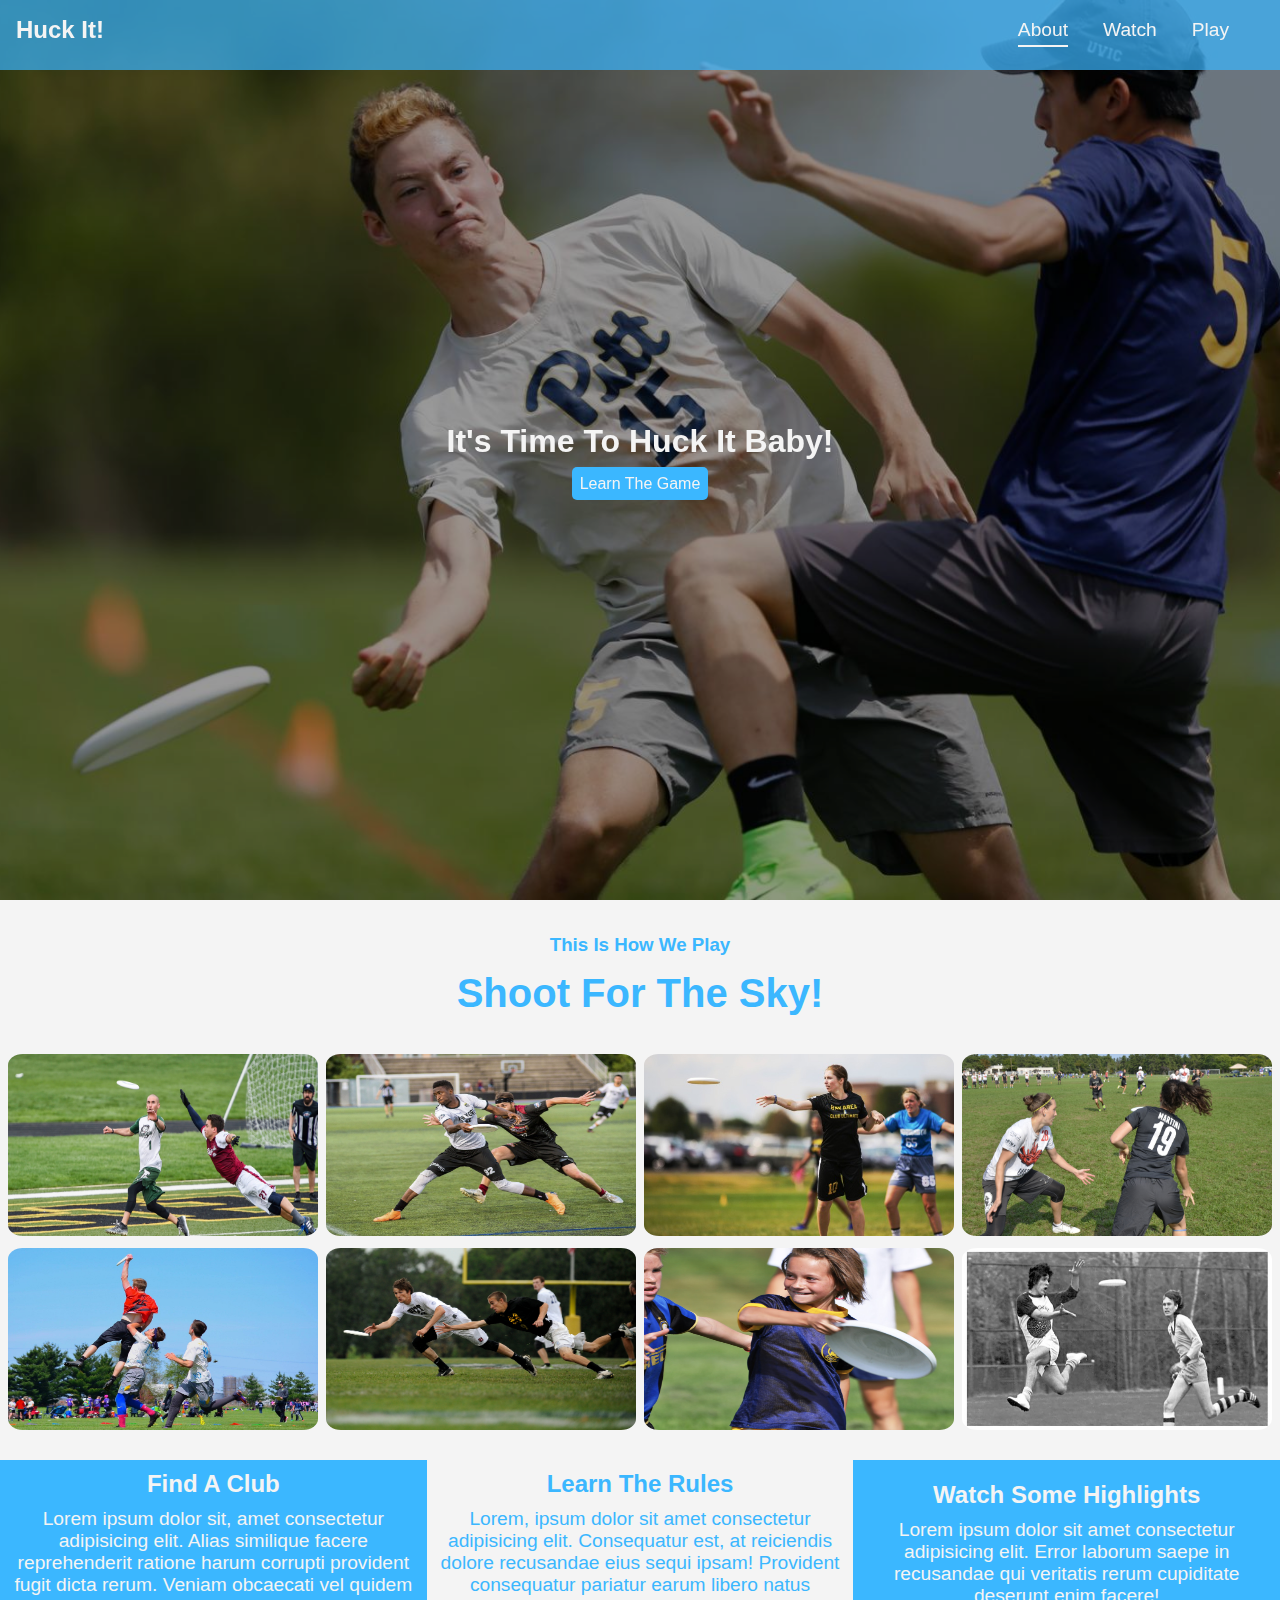
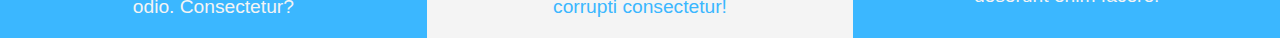
==== index.html @ 9f163021 "First push" ====
<!DOCTYPE html>
<html lang="en">
<head>
    <meta charset="UTF-8">
    <meta name="viewport" content="width=device-width, initial-scale=1.0">
    <link rel="stylesheet" href="css/lightbox.min.css" />
    <link rel="stylesheet" href="./CSS/style.css">
    <link rel="stylesheet" media = "screen and (max-width: 768px)" href="./CSS/mobile.css">
    <title>Huck It</title>
</head>
<body>
    <!-- Navbar -->
    <nav id="main-nav">
        <div class="container">
            <h2>Huck It!</h2>
            <ul class="grid-item">
                <li><a href="#" class="current">About</a></li>
                <li><a href="#">Watch</a></li>
                <li><a href="#">Play</a></li>
            </ul>
        </div>
    </nav>

    <!-- Showcase -->
    <section id="showcase">
        <div class="showcase-elements">
            <h1>It's Time To Huck It Baby!</h1>
            <a href="#" class="btn bg-primary">Learn The Game</a>
        </div>
    </section>

    <!-- Gallery Header -->
    <section id="gallery-header">
        <div>
            <h3>This Is How We Play</h3>
            <h1>Shoot For The Sky!</h1>
        </div>
    </section>
    <!-- Gallery -->
    <section id="gallery" class="flex-row">
        <div class="flex-column">
            <a href="./images/alleycats.jpg" data-lightbox="cases" data-title= "Lorem ipsum dolor sit amet consectetur, adipisicing elit. Vel, enim?"><img src="./images/alleycats.jpg" alt=""></a>

            <a href="./images/big sky.jpeg" data-lightbox="cases" data-title= "Lorem ipsum dolor sit amet consectetur, adipisicing elit. Vel, enim?">
                <img src="./images/big sky.jpeg" alt="">
            </a>
        </div>
        <div class="flex-column">
            <a href="./images/brantley.jpg" data-lightbox="cases" data-title= "Lorem ipsum dolor sit amet consectetur, adipisicing elit. Vel, enim?"><img src="./images/brantley.jpg" alt=""></a>
            <a href="./images/dogs v pitt.jpg" data-lightbox="cases" data-title= "Lorem ipsum dolor sit amet consectetur, adipisicing elit. Vel, enim?"><img src="./images/dogs v pitt.jpg" alt=""></a>  
        </div>
        <div class="flex-column">
            <a href="./images/lync.jpg" data-lightbox="cases" data-title= "Lorem ipsum dolor sit amet consectetur, adipisicing elit. Vel, enim?"><img src="./images/lync.jpg" alt=""></a>
            <a href="./images/kid.png" data-lightbox="cases" data-title= "Lorem ipsum dolor sit amet consectetur, adipisicing elit. Vel, enim?"><img src="./images/kid.png" alt=""></a>     
        </div>
        <div class="flex-column">
            <a href="./images/martini.jpg" data-lightbox="cases" data-title= "Lorem ipsum dolor sit amet consectetur, adipisicing elit. Vel, enim?"><img src="./images/martini.jpg" alt=""></a>
            <a href="./images/old school.jpg" data-lightbox="cases" data-title= "Lorem ipsum dolor sit amet consectetur, adipisicing elit. Vel, enim?"><img src="./images/old school.jpg" alt=""></a>   
        </div>
    </section>

    <!-- Info Section -->
    <section class="flex-container"> 
        <div class="flex-items">
            <h2>Find A Club</h2>
            <p>Lorem ipsum dolor sit, amet consectetur adipisicing elit. Alias similique facere reprehenderit ratione harum corrupti provident fugit dicta rerum. Veniam obcaecati vel quidem odio. Consectetur?</p>
        </div>
        <div class="flex-items">
            <h2>Learn The Rules</h2>
            <p>Lorem, ipsum dolor sit amet consectetur adipisicing elit. Consequatur est, at reiciendis dolore recusandae eius sequi ipsam! Provident consequatur pariatur earum libero natus corrupti consectetur!</p>
        </div>
        <div class="flex-items">
            <h2>Watch Some Highlights</h2>
            <p>Lorem ipsum dolor sit amet consectetur adipisicing elit. Error laborum saepe in recusandae qui veritatis rerum cupiditate deserunt enim facere!</p>
        </div>
    </section>

    <script
      src="https://code.jquery.com/jquery-3.5.0.min.js"
      integrity="sha256-xNzN2a4ltkB44Mc/Jz3pT4iU1cmeR0FkXs4pru/JxaQ="
      crossorigin="anonymous"
    ></script>
    <script src="./js/lightbox.min.js"></script>
</body>
</html>
---- CSS/style.css ----
:root {
    --primary-color: #3bb7ff;
    --secondary-color: #f4f4f4;
    --dark: #333;
}

html, body {
    overflow-x: hidden;
}

* {
    padding: 0;
    margin: 0;
    box-sizing: border-box;
}

img {
    width: 100%;
}

body {
    width: 100%; 
    font-family: Arial, Helvetica, sans-serif;
    background: var(--secondary-color);
}

li {
    text-decoration: none;
    list-style: none;
}

a {
    text-decoration: none;
    color: var(--secondary-color);
}

a:hover {
    opacity: .7;
    /* background: var(--dark); */
}

h1, h2, h3, h4 {
    color: var(--secondary-color);
}

.bg-primary {
    background: var(--primary-color);
}

.current {
    border-bottom: 2px solid var(--secondary-color) ;
}


/* Nav */

#main-nav {
    background:  rgba(59, 183,255, .7);
    position: fixed;
    width: 100%;
    /* max-width: 100%; */
    height: 70px;
    z-index: 1;
}

#main-nav .container {
    display: grid;
    padding: 1rem;
    grid-template-columns: 3fr 2fr;
    align-items: center;
    justify-content: center;

}

#main-nav .container ul {
    justify-self: end;
    display: flex;
    flex-direction: row;
}

#main-nav .container ul li {
    margin-right: 35px;
    font-size: 1.2rem
}

#main-nav .container ul li a {
    padding: 5px 0;
}

/* Showcase */

#showcase {
    
    position: relative;
    display: flex;
    flex-direction: row;
    align-items: center;
    justify-content: center;
    text-align: center;
    width: 100%;
    height: 100vh;
    background: url("../images/home.jpg") no-repeat center center/cover;
}

#showcase::before {
    content: "";
    background: rgba(0, 0,0, .4);
    position: absolute;
    top: 0;
    left: 0;
    width: 100%;
    height: 100%;
    z-index: 0;
}

 .showcase-elements {
    position: relative;
    z-index: 1;
} 

#showcase h1, #showcase a {
    z-index: 1;
    margin: 15px;
}

#showcase h1 {
    font-size: 2rem;
}

#showcase a {
    padding: .5rem;
    border-radius: 5px;
}

/* Gallery Header */
#gallery-header > div {
    display: flex;
    flex-direction: column;
    align-items: center;
    justify-content: center;
    text-align: center;
    height: 150px;
    width: 100%;
    padding: 10px;
    background: #f4f4f4;
}

#gallery-header > div h3,
#gallery-header > div h1 {
    color: var(--primary-color);
}


#gallery-header > div h1 {
    font-size: 40px;
    padding-top: 15px;
}



/* Gallery */
.flex-row {
    width: 100%;
    height: 400px;
    display: flex;
    flex-direction: row;
    padding: 0px 4px 20px 4px;
    background: var(--secondary-color);

}

.flex-row .flex-column {
    flex: 25%;
    max-width: 25%;
    height: 100%;
    padding: 0px 4px;
}

.flex-row .flex-column img {
    padding-top: 4px;
    padding-bottom: 4px;
    width: 100%;
    height: 50%;
    border-radius: 15px;
}


/* Info Section */

.flex-container {

    display: flex;
    /* flex-direction: column; */
    background: var(--primary-color);
    text-align: center;
    justify-content: space-between;
    align-items: center;
    width: 100%;
    margin-top: 10px;
}

.flex-container .flex-items {
    padding: 10px;
    height: 100%;
    flex: 1;
}

.flex-container .flex-items:hover {
    cursor: pointer;
    opacity: 0.7;
}

.flex-container .flex-items p {
    margin: 10px 0;
    font-size: 1.2rem;
}

.flex-container > :nth-child(1) p,
.flex-container > :nth-child(3) p {
    color: var(--secondary-color);
}

.flex-container > :nth-child(2) {
    color: var(--primary-color);
    background: var(--secondary-color);
}

.flex-container > :nth-child(2) h2 {
    color: var(--primary-color);
}
---- CSS/mobile.css ----
* {
    padding: 0;
    margin: 0;
    box-sizing: border-box;
}


/* Nav */
#main-nav {
    height: 80px;
}

#main-nav ul{
    padding-top: 5px;
}

#main-nav .container {
    display: flex;
    flex-direction: column;
    width: 100%;    
}

/* Gallery */

.flex-row {
    flex-direction:column;
    height: auto;
}

.flex-row .flex-column {
    flex: 100%;
    max-width: 100%;
}

.flex-container {
    flex-direction: column;
}
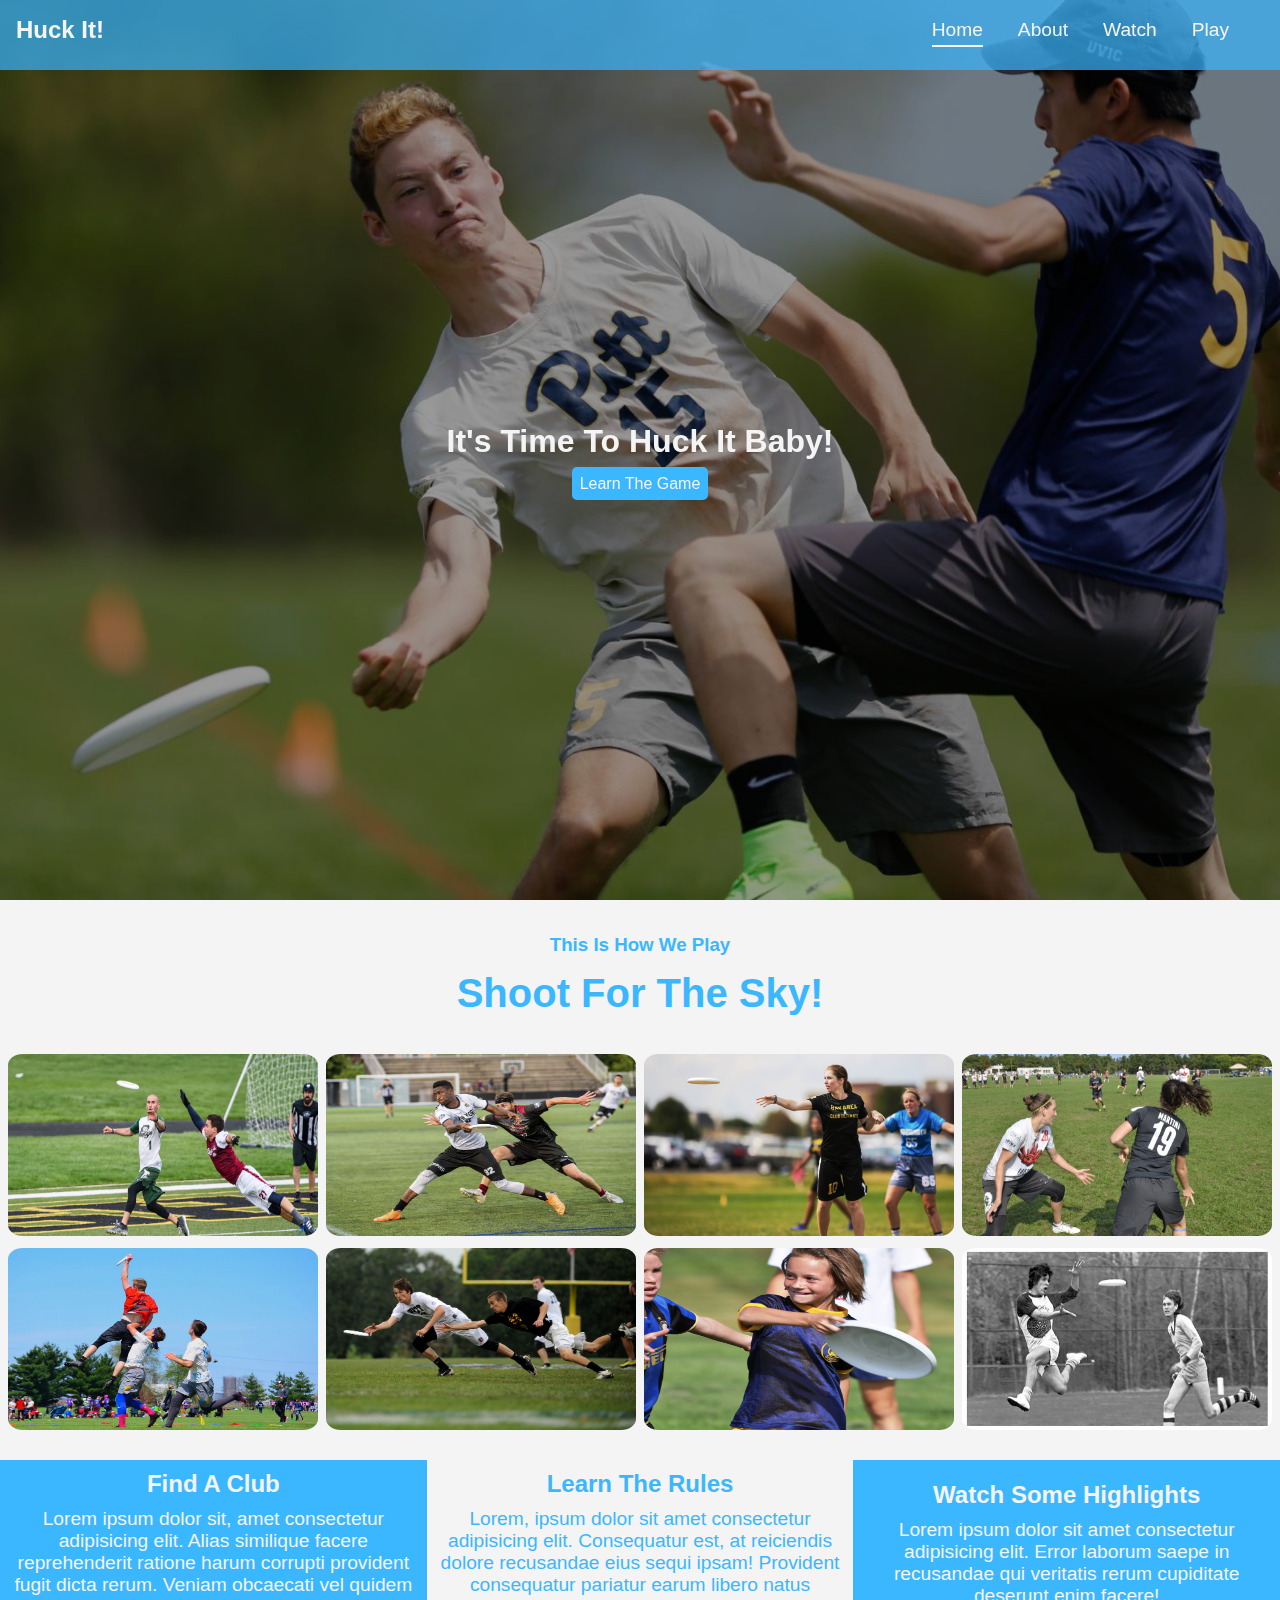
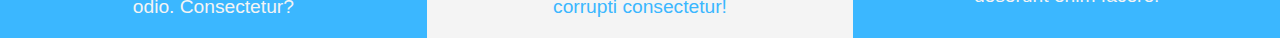
==== commit 4de89e84: "Updated Version" ====
--- a/index.html
+++ b/index.html
@@ -14,9 +14,10 @@
         <div class="container">
             <h2>Huck It!</h2>
             <ul class="grid-item">
-                <li><a href="#" class="current">About</a></li>
-                <li><a href="#">Watch</a></li>
-                <li><a href="#">Play</a></li>
+                <li><a href="#" class="current">Home</a></li>
+                <li><a href="#">About</a></li>
+                <li><a href="./watch.html">Watch</a></li>
+                <li><a href="/findclub.html">Play</a></li>
             </ul>
         </div>
     </nav>
@@ -62,16 +63,22 @@
     <!-- Info Section -->
     <section class="flex-container"> 
         <div class="flex-items">
-            <h2>Find A Club</h2>
-            <p>Lorem ipsum dolor sit, amet consectetur adipisicing elit. Alias similique facere reprehenderit ratione harum corrupti provident fugit dicta rerum. Veniam obcaecati vel quidem odio. Consectetur?</p>
+            <a href="./findclub.html">
+                <h2>Find A Club</h2>
+                <p>Lorem ipsum dolor sit, amet consectetur adipisicing elit. Alias similique facere reprehenderit ratione harum corrupti provident fugit dicta rerum. Veniam obcaecati vel quidem odio. Consectetur?</p>
+            </a>
+        </div>
+        <div class="flex-items"> 
+            <a href="#">
+                <h2>Learn The Rules</h2>
+                <p>Lorem, ipsum dolor sit amet consectetur adipisicing elit. Consequatur est, at reiciendis dolore recusandae eius sequi ipsam! Provident consequatur pariatur earum libero natus corrupti consectetur!</p>
+            </a>
         </div>
         <div class="flex-items">
-            <h2>Learn The Rules</h2>
-            <p>Lorem, ipsum dolor sit amet consectetur adipisicing elit. Consequatur est, at reiciendis dolore recusandae eius sequi ipsam! Provident consequatur pariatur earum libero natus corrupti consectetur!</p>
-        </div>
-        <div class="flex-items">
-            <h2>Watch Some Highlights</h2>
-            <p>Lorem ipsum dolor sit amet consectetur adipisicing elit. Error laborum saepe in recusandae qui veritatis rerum cupiditate deserunt enim facere!</p>
+            <a href="./watch.html">
+                <h2>Watch Some Highlights</h2>
+                <p>Lorem ipsum dolor sit amet consectetur adipisicing elit. Error laborum saepe in recusandae qui veritatis rerum cupiditate deserunt enim facere!</p>
+            </a>
         </div>
     </section>
 
--- a/CSS/style.css
+++ b/CSS/style.css
@@ -29,9 +29,20 @@
     list-style: none;
 }
 
-a {
+li a,
+#showcase a,
+.flex-row a {
     text-decoration: none;
     color: var(--secondary-color);
+}
+
+.flex-container a {
+    text-decoration: none;
+}
+
+.flex-container a:nth-child(1),
+.flex-container a:nth-child(3) {
+    color: var(--secondary-color)
 }
 
 a:hover {
@@ -221,10 +232,10 @@
 }
 
 .flex-container > :nth-child(2) {
+    background: var(--secondary-color);
+}
+
+.flex-container > :nth-child(2) h2,
+.flex-container > :nth-child(2) p {
     color: var(--primary-color);
-    background: var(--secondary-color);
-}
-
-.flex-container > :nth-child(2) h2 {
-    color: var(--primary-color);
-}
+}
--- a/CSS/mobile.css
+++ b/CSS/mobile.css
@@ -20,8 +20,17 @@
     width: 100%;    
 }
 
+#main-nav .container ul li {
+    margin-right: 25px;
+
+}
+
+#main-nav .container ul{
+    margin-left: 20px;
+}
+
+
 /* Gallery */
-
 .flex-row {
     flex-direction:column;
     height: auto;
@@ -36,5 +45,15 @@
     flex-direction: column;
 }
 
+#video-selection {
+    flex-direction: column;
+    height: auto;
+}
+
+#video-selection img {
+    max-width: 100%;
+    margin: 10px 10px;
+}
 
 
+
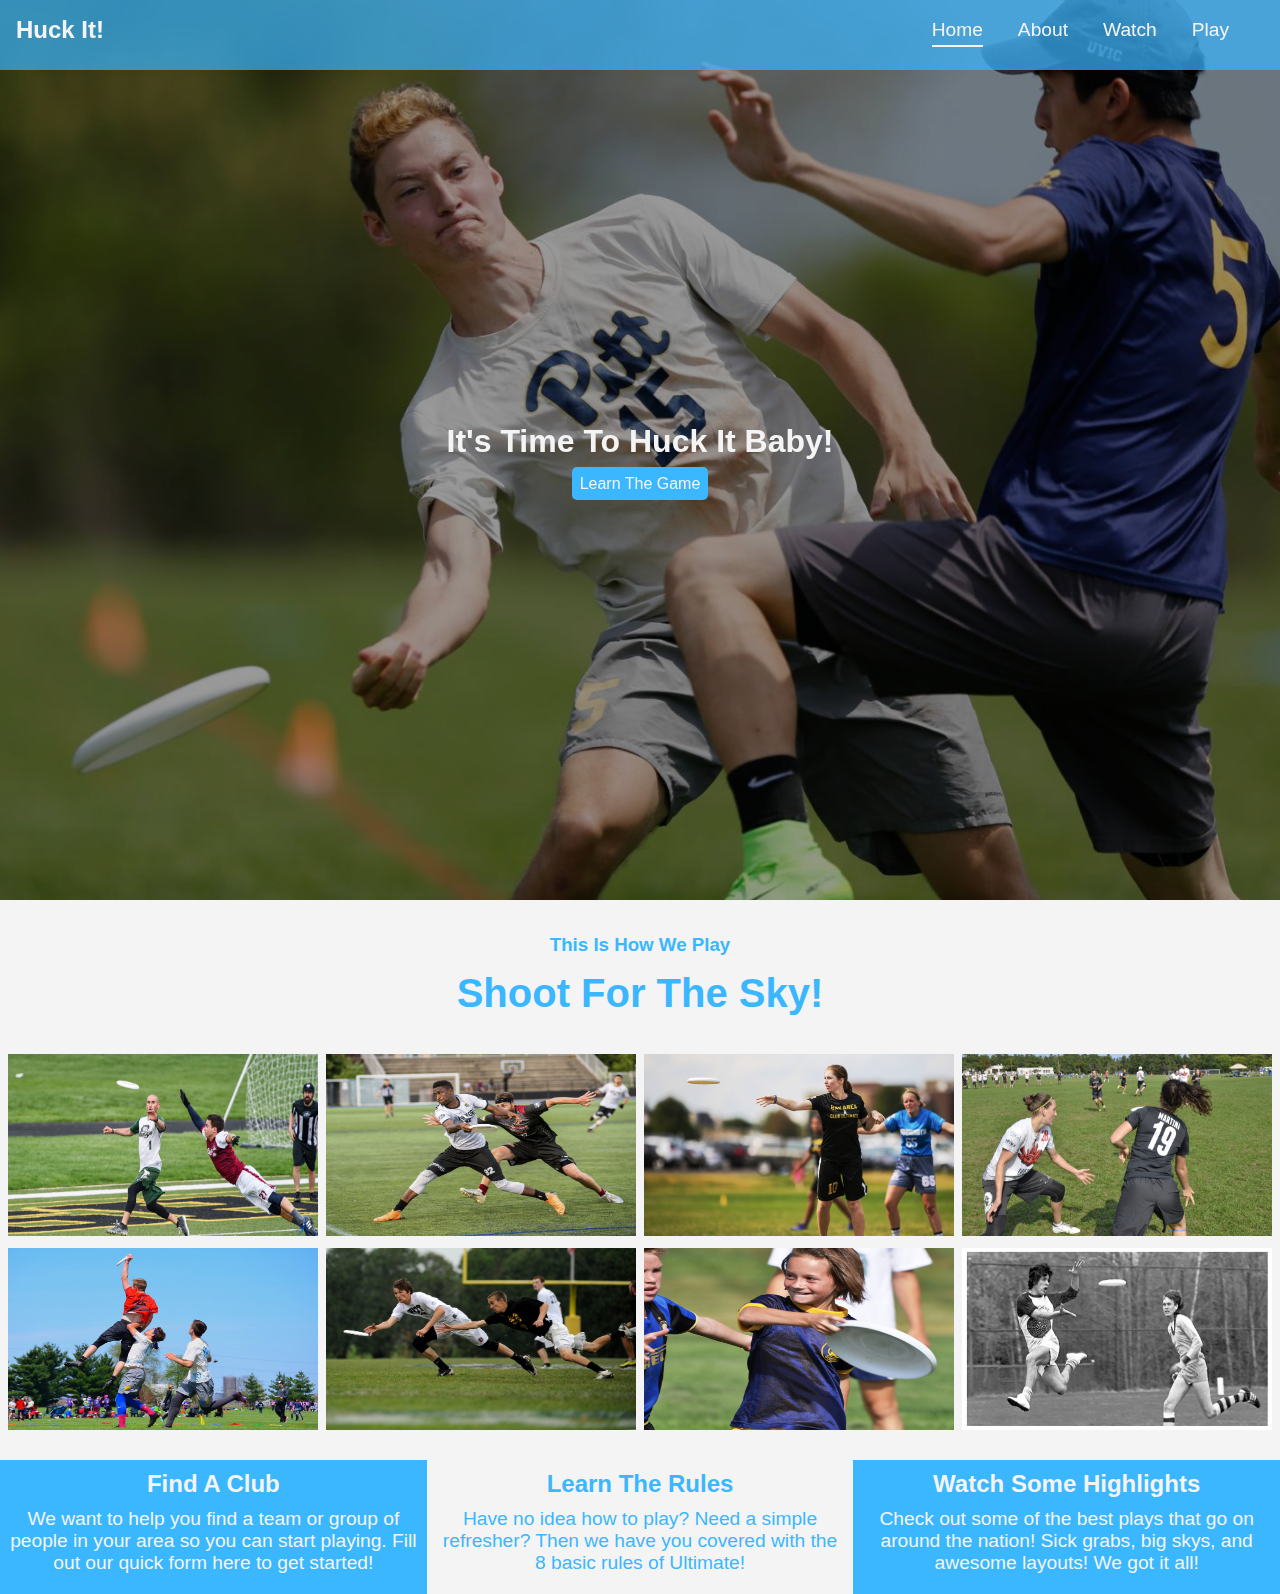
==== commit ceaa977a: "Completed Watch and Learn Pages" ====
--- a/index.html
+++ b/index.html
@@ -15,7 +15,7 @@
             <h2>Huck It!</h2>
             <ul class="grid-item">
                 <li><a href="#" class="current">Home</a></li>
-                <li><a href="#">About</a></li>
+                <li><a href="./about.html">About</a></li>
                 <li><a href="./watch.html">Watch</a></li>
                 <li><a href="/findclub.html">Play</a></li>
             </ul>
@@ -26,7 +26,7 @@
     <section id="showcase">
         <div class="showcase-elements">
             <h1>It's Time To Huck It Baby!</h1>
-            <a href="#" class="btn bg-primary">Learn The Game</a>
+            <a href="./about.html" class="btn bg-primary">Learn The Game</a>
         </div>
     </section>
 
@@ -65,19 +65,19 @@
         <div class="flex-items">
             <a href="./findclub.html">
                 <h2>Find A Club</h2>
-                <p>Lorem ipsum dolor sit, amet consectetur adipisicing elit. Alias similique facere reprehenderit ratione harum corrupti provident fugit dicta rerum. Veniam obcaecati vel quidem odio. Consectetur?</p>
+                <p>We want to help you find a team or group of people in your area so you can start playing. Fill out our quick form here to get started!</p>
             </a>
         </div>
         <div class="flex-items"> 
-            <a href="#">
+            <a href="./about.html">
                 <h2>Learn The Rules</h2>
-                <p>Lorem, ipsum dolor sit amet consectetur adipisicing elit. Consequatur est, at reiciendis dolore recusandae eius sequi ipsam! Provident consequatur pariatur earum libero natus corrupti consectetur!</p>
+                <p>Have no idea how to play? Need a simple refresher? Then we have you covered with the 8 basic rules of Ultimate!</p>
             </a>
         </div>
         <div class="flex-items">
             <a href="./watch.html">
                 <h2>Watch Some Highlights</h2>
-                <p>Lorem ipsum dolor sit amet consectetur adipisicing elit. Error laborum saepe in recusandae qui veritatis rerum cupiditate deserunt enim facere!</p>
+                <p>Check out some of the best plays that go on around the nation! Sick grabs, big skys, and awesome layouts! We got it all!</p>
             </a>
         </div>
     </section>
--- a/CSS/style.css
+++ b/CSS/style.css
@@ -192,9 +192,17 @@
     padding-bottom: 4px;
     width: 100%;
     height: 50%;
+    border-radius: 0px;
+    transition: all .5s ease-in-out;
+}
+
+.flex-row .flex-column img:hover {
+    
     border-radius: 15px;
-}
-
+    transform: scale(.9);
+    transition: all .5s ease-in-out;
+    
+}
 
 /* Info Section */
 
@@ -233,6 +241,7 @@
 
 .flex-container > :nth-child(2) {
     background: var(--secondary-color);
+    
 }
 
 .flex-container > :nth-child(2) h2,
--- a/CSS/mobile.css
+++ b/CSS/mobile.css
@@ -1,11 +1,4 @@
-* {
-    padding: 0;
-    margin: 0;
-    box-sizing: border-box;
-}
-
-
-/* Nav */
+/* Nav - all pages */
 #main-nav {
     height: 80px;
 }
@@ -30,7 +23,7 @@
 }
 
 
-/* Gallery */
+/* Gallery - Home page */
 .flex-row {
     flex-direction:column;
     height: auto;
@@ -55,5 +48,17 @@
     margin: 10px 10px;
 }
 
+/* Rule Container - Learn page */
+.rule-container {
+    flex-direction: column;  
+}
 
+#fix img {
+    padding-top: 15px;
+}
 
+.rule-container > img,
+.rule-container:nth-of-type(odd) .rule {
+    width: 100%;
+}
+
